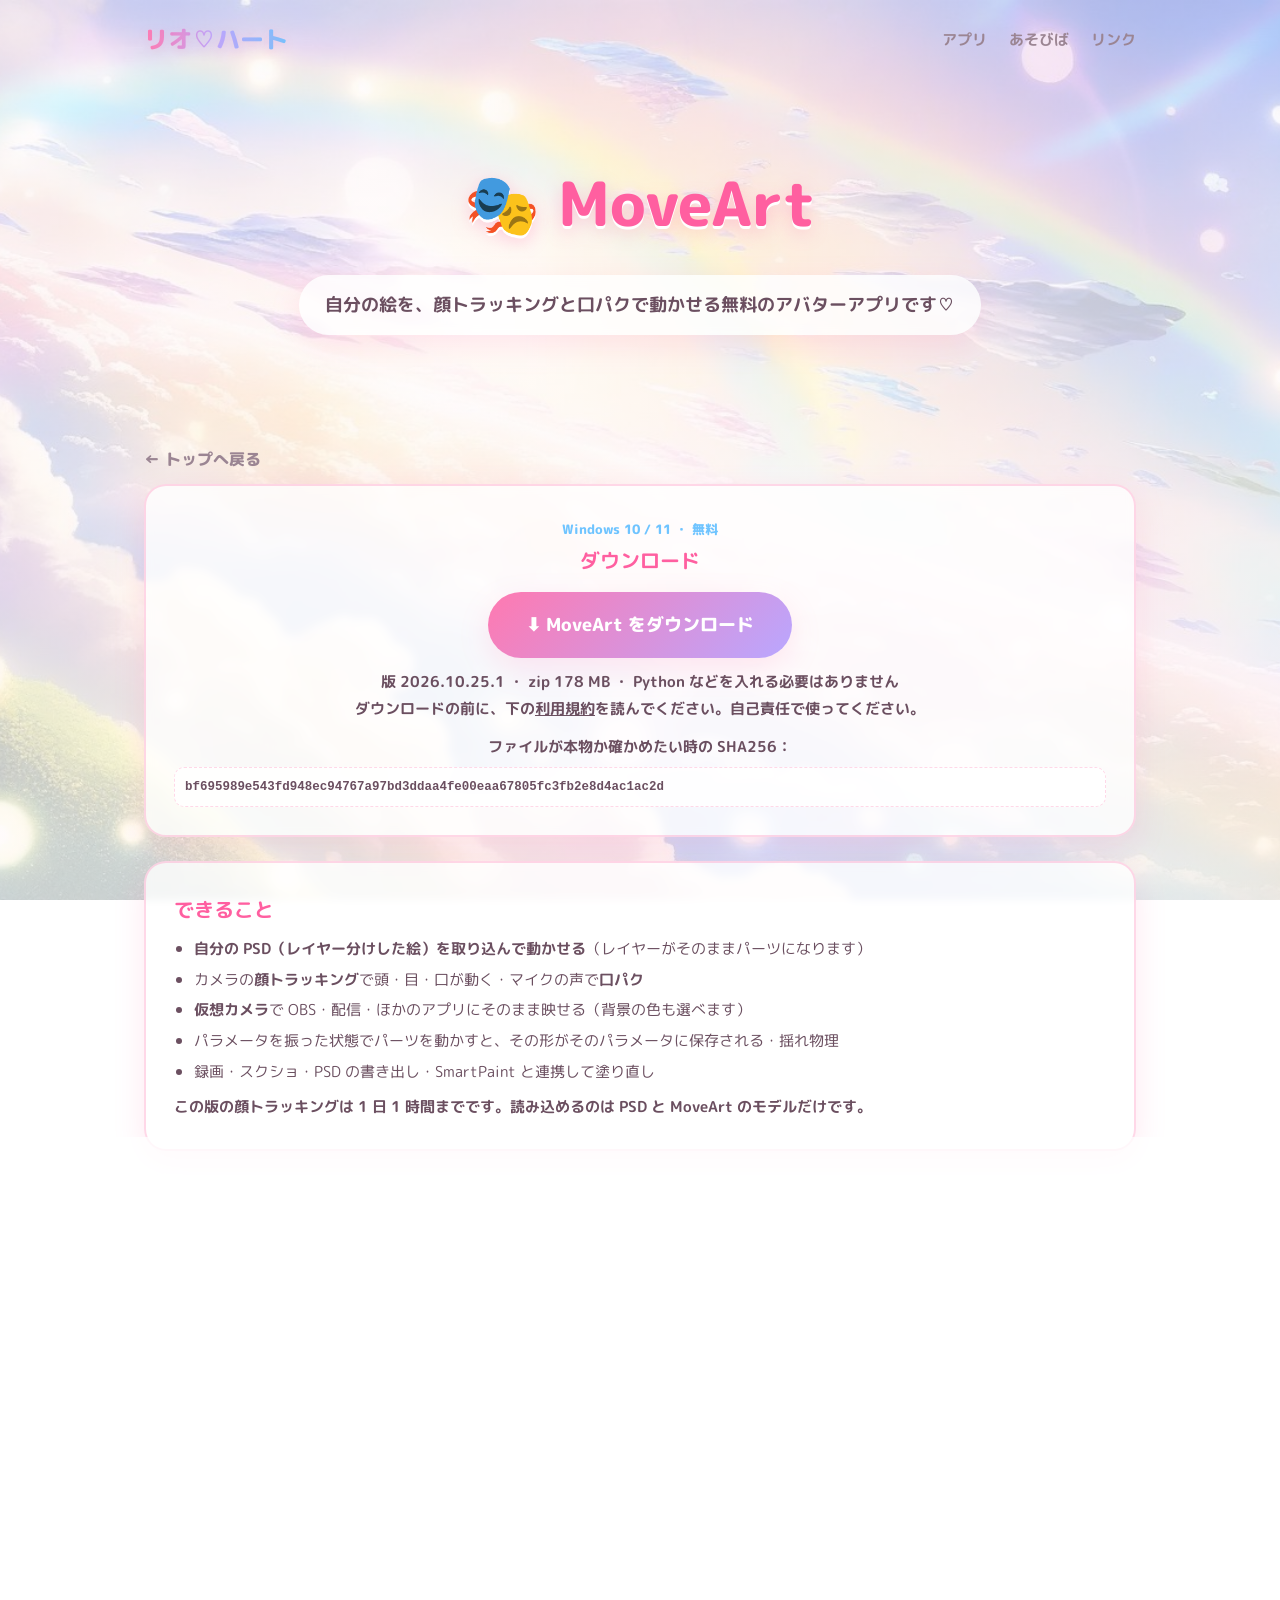
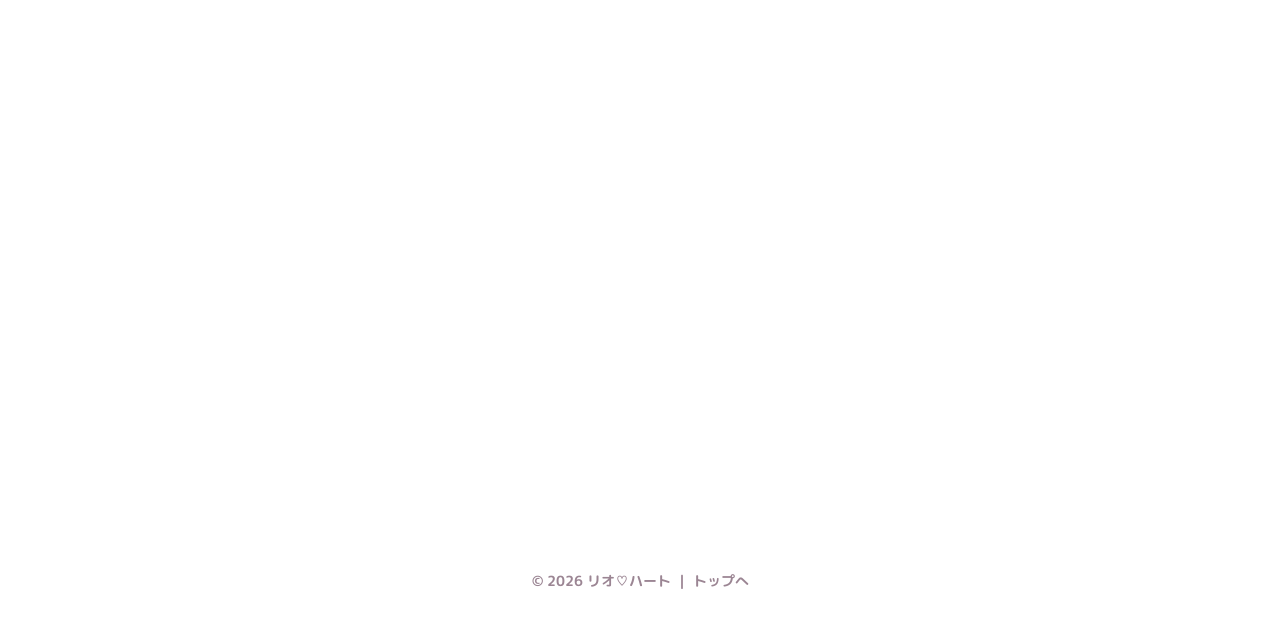
==== apps/moveart/index.html @ 67517bb5 "MoveArt の配布ページとカードを追加・活動内容に AIアプリ開発" ====
<!DOCTYPE html>
<html lang="ja">
<head>
<meta charset="UTF-8">
<meta name="viewport" content="width=device-width, initial-scale=1.0">
<title>MoveArt｜自分の絵を顔トラッキングで動かすアバターアプリ（無料・Windows）</title>
<meta name="description" content="レイヤー分けした自分の絵（PSD）を取り込んで、カメラの顔トラッキングと口パクで動かせる無料の Windows 用アプリ。仮想カメラで OBS や配信にそのまま映せます。">
<link rel="canonical" href="https://rioheartv.github.io/apps/moveart/">
<meta property="og:type" content="website">
<meta property="og:site_name" content="リオハート">
<meta property="og:title" content="MoveArt｜自分の絵を顔トラッキングで動かすアバターアプリ">
<meta property="og:description" content="自分の PSD を取り込んで、顔トラッキングと口パクで動かせる無料の Windows 用アプリ。">
<meta property="og:url" content="https://rioheartv.github.io/apps/moveart/">
<meta property="og:locale" content="ja_JP">
<link rel="preconnect" href="https://fonts.googleapis.com">
<link rel="preconnect" href="https://fonts.gstatic.com" crossorigin>
<link href="https://fonts.googleapis.com/css2?family=M+PLUS+Rounded+1c:wght@400;700;800&display=swap" rel="stylesheet">
<link rel="stylesheet" href="../../style.css">
<link rel="icon" href="data:image/svg+xml,<svg xmlns='http://www.w3.org/2000/svg' viewBox='0 0 100 100'><text y='.9em' font-size='90'>🎭</text></svg>">
<style>
  body::before { background-image: linear-gradient(rgba(255,250,253,.60), rgba(255,250,253,.74)), url('../../assets/bg.jpg'), linear-gradient(165deg, #fff4fb 0%, #eef7ff 55%, #f4ecff 100%); }
  body::after { display: none; }
  .dl-box { text-align: center; }
  .dl-btn { font-size: 1.15rem; padding: 16px 38px; margin: 6px 0 10px; }
  .dl-meta { color: var(--ink-soft); font-size: .9rem; font-weight: 700; }
  .hash { font-family: Consolas, "Courier New", monospace; font-size: .78rem; word-break: break-all;
          background: rgba(255,255,255,.85); border: 1px dashed var(--border); border-radius: 10px; padding: 8px 10px;
          display: block; margin-top: 6px; color: var(--ink); text-align: left; }
  .card ol, .card ul { padding-left: 1.3em; color: var(--ink); font-size: .96rem; }
  .card li { margin: 3px 0; }
  .card code { font-family: Consolas, "Courier New", monospace; font-size: .88em; background: rgba(255,121,176,.1);
               padding: 1px 5px; border-radius: 6px; word-break: break-all; }
  .stack { display: grid; gap: 22px; margin-top: 24px; }
  .back { display: inline-block; margin: 0 0 10px; font-weight: 800; color: var(--ink-soft); }
  .back:hover { color: var(--pink); }
  @media (max-width: 600px) { .card { padding: 20px; } .dl-btn { padding: 14px 24px; font-size: 1.05rem; } }
</style>
</head>
<body>

<header>
  <nav class="nav">
    <a href="../../" class="brand">リオ♡ハート</a>
    <div class="nav-links">
      <a href="../../#apps">アプリ</a>
      <a href="../../#games">あそびば</a>
      <a href="../../#links">リンク</a>
    </div>
  </nav>
  <div class="hero-inner">
    <h1>🎭 MoveArt</h1>
    <p class="lead">自分の絵を、顔トラッキングと口パクで動かせる無料のアバターアプリです♡</p>
  </div>
</header>

<main>
  <section class="section" style="padding-top:0">
    <a class="back" href="../../#apps">← トップへ戻る</a>

    <div class="card dl-box">
      <span class="tag">Windows 10 / 11 ・ 無料</span>
      <h3>ダウンロード</h3>
      <a class="btn btn-primary dl-btn" href="https://github.com/rioheartV/rioheartV.github.io/releases/download/moveart-2026.10.25.1/MoveArt_2026.10.25.1.zip">⬇ MoveArt をダウンロード</a>
      <p class="dl-meta">版 2026.10.25.1 ・ zip 178 MB ・ Python などを入れる必要はありません</p>
      <p class="dl-meta">ダウンロードの前に、下の<a href="#terms" style="text-decoration:underline">利用規約</a>を読んでください。<b>自己責任</b>で使ってください。</p>
      <p class="dl-meta" style="margin-top:10px">ファイルが本物か確かめたい時の SHA256：
        <span class="hash">bf695989e543fd948ec94767a97bd3ddaa4fe00eaa67805fc3fb2e8d4ac1ac2d</span></p>
    </div>

    <div class="stack">
      <div class="card">
        <h3>できること</h3>
        <ul>
          <li><b>自分の PSD（レイヤー分けした絵）を取り込んで動かせる</b>（レイヤーがそのままパーツになります）</li>
          <li>カメラの<b>顔トラッキング</b>で頭・目・口が動く・マイクの声で<b>口パク</b></li>
          <li><b>仮想カメラ</b>で OBS・配信・ほかのアプリにそのまま映せる（背景の色も選べます）</li>
          <li>パラメータを振った状態でパーツを動かすと、その形がそのパラメータに保存される・揺れ物理</li>
          <li>録画・スクショ・PSD の書き出し・SmartPaint と連携して塗り直し</li>
        </ul>
        <p class="dl-meta" style="text-align:left;margin-top:8px">この版の顔トラッキングは 1 日 1 時間までです。読み込めるのは PSD と MoveArt のモデルだけです。</p>
      </div>

      <div class="card">
        <h3>はじめかた</h3>
        <ol>
          <li>ダウンロードした zip を右クリック →「すべて展開」で、デスクトップやドキュメントなど<b>書き込める場所</b>に展開します（zip の中から直接起動しないでください。Program Files の中には置かないでください）。</li>
          <li>展開したフォルダの <code>MoveArt.exe</code> をダブルクリックします。</li>
          <li>最初に利用規約が出ます。読んで同意すると始まります。</li>
          <li>キャラ選択の画面で「＋ キャラを追加…」を押し、自分の PSD を選びます。カードを押すとそのキャラで開きます。</li>
          <li>くわしい使い方は、アプリの「ヘルプ」→「📖 操作ガイド」にあります。</li>
        </ol>
      </div>

      <div class="card">
        <h3>「WindowsによってPCが保護されました」と出た時</h3>
        <p>個人で作った無料のアプリには作者の電子署名が付いていないため、初めて起動する時にこの青い画面が出ます。
          <b>「詳細情報」→「実行」</b>を押すと起動します（2 回目からは出ません）。</p>
        <p style="margin-top:8px">ダウンロードしたファイルが本物か確かめたい時は、PowerShell で次を打ち、上の SHA256 と同じかを見てください。</p>
        <span class="hash">Get-FileHash .\MoveArt_2026.10.25.1.zip -Algorithm SHA256</span>
      </div>

      <div class="card">
        <h3>モデルと設定の置き場所・消し方</h3>
        <ul>
          <li>取り込んだキャラ・モデル：展開したフォルダの <code>out\auto</code>（キャラの一覧は <code>data</code>）</li>
          <li>スクショ・録画：展開したフォルダの <code>screenshots</code>・<code>recordings</code></li>
          <li>設定・利用時間の記録：<code>%LOCALAPPDATA%\MoveArt</code></li>
          <li>新しい版に入れ替える時は、<code>out</code> と <code>data</code> のフォルダを新しいフォルダへ移してください。</li>
          <li>消す時は、展開したフォルダと <code>%LOCALAPPDATA%\MoveArt</code> を消してください。</li>
        </ul>
      </div>

      <div class="card" id="terms">
        <h3>利用規約</h3>
        <p>ダウンロード・使用の前に読んでください。ダウンロードまたは使った時点で、この規約に同意したものとします。同意できない場合は、使わずに削除してください。</p><h4>1. 自己責任で使ってください</h4><p>本アプリ(MoveArt)は、利用者ご自身の判断と責任で使ってください。</p><h4>2. 無料で使えます</h4><p>個人でも仕事でも使えます。本アプリで動かした映像や作ったモデルは、収益化した配信・動画にも使えます。</p><h4>3. 取り込む絵・作った映像について</h4><ul><li>取り込めるのは、自分で作った絵・モデルか、権利者から使ってよいと許可を得たものだけです</li><li>絵・モデルや、それで作った映像の権利は、もとの権利者・制作者のものです。作者がその権利を主張することはありません</li><li>取り込んだ絵や作った映像の内容(他人の著作権・肖像権などを侵していないか等)と、その公開・利用から生じる問題の責任は、すべて利用者にあります。作者は一切関与しません</li></ul><h4>4. 禁止すること</h4><ul><li>アプリそのもの(exe・zip・中のファイル)をほかの場所で配布すること(紹介する時は配布ページのリンクを案内してください)</li><li>アプリそのものを販売・貸し出しすること</li><li>改変や解析をして配布すること、利用時間の制限などの仕組みを外す・ごまかすこと</li><li>他人の絵・キャラクター・モデルを、権利者の許可なく取り込む・動かす・公開すること</li><li>実在の人物になりすます・誤解させる・名誉や信用を傷つける目的で使うこと</li><li>未成年者を性的に扱う内容や、差別・暴力・嫌がらせを助ける内容を作る・配信すること</li><li>作者が作った・公認したかのように見せること(作者の名前・ロゴを無断で使うことを含む)</li><li>法律や公序良俗に反する使い方</li></ul><h4>5. 顔トラッキングの利用時間</h4><p>この版の顔トラッキングは 1 日 1 時間までです(端末の日付で翌日にまた使えます)。制限の内容は、新しい版で変わることがあります。</p><h4>6. カメラ・マイクと送る情報について</h4><ul><li>カメラの映像とマイクの音は、顔トラッキングと口パクのために、この PC の中だけで使います。作者や外のサーバーへは送りません</li><li>映像や音が保存されるのは、利用者が録画やスクショをした時だけです(録画の「カメラも」を入れた時だけ、カメラの映像も保存されます)</li><li>アプリがインターネットにつなぐのは、利用者が「開発者支援」のリンクを押してブラウザが開く時だけです。SmartPaint 連携などのやり取りは、同じ PC の中だけで行います</li></ul><h4>7. 保証はありません・責任の範囲</h4><p>アプリは現状のまま提供します。動作・正確さ・安全性・特定の目的に合うことは保証しません。作者の故意または重大な過失による場合を除き、使ったこと、または使えなかったことで起きた損害(モデルや作業内容が消えた・配信が止まった・PC やカメラの不具合など)について、作者は責任を負いません。大事なモデルはこまめに保存し、別の場所にも控えを取ってください。</p><h4>8. サポートについて</h4><p>作者には、問い合わせへの対応・不具合の修正・更新・配布を続ける義務はありません。予告なく配布を止めたり、内容を変えたりすることがあります。</p><h4>9. オープンソースの部品</h4><p>アプリに入っているオープンソースの部品(PySide6 など)には、それぞれのライセンスが適用されます(一覧と本文は同梱の「サードパーティのライセンス.txt」)。この規約は、それらのライセンスで認められた権利を制限しません。</p><h4>10. 規約の変更</h4><p>この規約は予告なく変わることがあります。新しい版の規約は、新しい版のアプリと配布ページに載せます。規約を変えた版では、アプリの中で改めて同意をお願いします。</p><h4>11. 準拠法</h4><p>この規約は日本の法律に従って解釈します。</p>
        <p class="dl-meta" style="text-align:left;margin-top:8px">版 2026.10.25.1</p>
        <p class="dl-meta" style="text-align:left;margin-top:8px">アプリの中の「ヘルプ」→「📜 利用規約・禁止事項」と、zip の中の <code>利用規約.txt</code> も同じ内容です。</p>
      </div>

      <div class="card">
        <h3>気をつけること</h3>
        <ul>
          <li>取り込めるのは、自分で作った絵か、使ってよいと許可を得た絵だけです。</li>
          <li>大事なモデルはこまめに 💾保存し、別の場所にも控えを取ってください。</li>
          <li>使っている部品の一覧とライセンスは、zip の中の <code>サードパーティのライセンス.txt</code> にあります。</li>
        </ul>
      </div>
    </div>
  </section>
</main>

<footer class="footer">
  <p>© <span id="year"></span> リオ♡ハート ｜ <a href="../../">トップへ</a></p>
</footer>
<script>document.getElementById('year').textContent = new Date().getFullYear();</script>
</body>
</html>
---- style.css ----
:root {
  --pink: #ff79b0;
  --pink-soft: #ffd9ec;
  --blue: #6fc4ff;
  --blue-soft: #d8eeff;
  --lav: #b9a7ff;
  --cream: #fff8fc;
  --ink: #6b4f60;
  --ink-soft: #9b8593;
  --card: rgba(255, 255, 255, .78);
  --border: rgba(255, 145, 190, .35);
  --radius: 22px;
  --shadow: 0 10px 30px rgba(255, 130, 180, .18);
}

* { box-sizing: border-box; margin: 0; padding: 0; }
html { scroll-behavior: smooth; }

body {
  font-family: "M PLUS Rounded 1c", "Hiragino Maru Gothic ProN", "Kosugi Maru", "Yu Gothic UI", "Noto Sans JP", sans-serif;
  color: var(--ink);
  line-height: 1.8;
  min-height: 100vh;
  position: relative;
  overflow-x: hidden;
}

/* ===== 背景（2人のキャラ＋パステル） ===== */
body::before {
  content: ""; position: fixed; inset: 0; z-index: -3;
  background:
    linear-gradient(rgba(255,250,253,.60), rgba(255,250,253,.74)),
    url('assets/bg.jpg') center top / cover no-repeat,
    linear-gradient(165deg, #fff4fb 0%, #eef7ff 55%, #f4ecff 100%);
}
/* 左右にキャラを薄く配置（画像が無くてもグラデのみで成立） */
body::after {
  content: ""; position: fixed; inset: 0; z-index: -2; pointer-events: none;
  background:
    url('assets/rioheart.png') left 2% bottom -2% / auto 82vh no-repeat,
    url('assets/riochan.png') right 2% bottom -2% / auto 82vh no-repeat;
  opacity: .14;
  filter: blur(1.2px) saturate(1.1);
}

/* ふわふわ浮かぶハート */
.hearts { position: fixed; inset: 0; z-index: -1; pointer-events: none; overflow: hidden; }
.hearts span {
  position: absolute; bottom: -40px; font-size: 22px; color: var(--pink);
  opacity: .35; animation: floatUp linear infinite;
}
@keyframes floatUp {
  0% { transform: translateY(0) rotate(0deg); opacity: 0; }
  10% { opacity: .5; }
  100% { transform: translateY(-110vh) rotate(40deg); opacity: 0; }
}

a { color: inherit; text-decoration: none; }

/* ===== Nav / Hero ===== */
.nav {
  max-width: 1040px; margin: 0 auto;
  padding: 18px 24px; display: flex; align-items: center; justify-content: space-between;
  flex-wrap: wrap; gap: 10px;
}
.brand {
  font-weight: 800; font-size: 1.5rem;
  background: linear-gradient(90deg, var(--pink), var(--lav), var(--blue));
  -webkit-background-clip: text; background-clip: text; color: transparent;
  text-shadow: 0 2px 8px rgba(255, 150, 200, .25);
}
.nav-links a {
  margin-left: 18px; color: var(--ink-soft); font-size: .95rem; font-weight: 700; transition: color .2s;
  display: inline-block; white-space: nowrap;   /* 語の途中で折り返さない(項目が 5 つになった 2026-10-17) */
}
.nav-links a:hover { color: var(--pink); }

.hero-inner {
  max-width: 1040px; margin: 0 auto; padding: 70px 24px 80px; text-align: center;
}
.hero-inner h1 {
  font-size: clamp(2.2rem, 6vw, 3.8rem); font-weight: 800; margin-bottom: 16px;
  color: #ff5fa0; text-shadow: 0 3px 0 #fff, 0 6px 18px rgba(255, 120, 175, .35);
}
.lead {
  color: var(--ink); font-size: 1.12rem; margin-bottom: 30px; font-weight: 600;
  background: var(--card); display: inline-block; padding: 14px 26px; border-radius: 999px;
  box-shadow: var(--shadow); backdrop-filter: blur(4px);
}
.hero-cta { display: flex; gap: 14px; justify-content: center; flex-wrap: wrap; }

.btn {
  display: inline-block; padding: 13px 30px; border-radius: 999px;
  border: 2px solid var(--border); background: var(--card); color: var(--ink);
  font-weight: 800; box-shadow: var(--shadow); transition: transform .15s, box-shadow .2s;
}
.btn:hover { transform: translateY(-3px) scale(1.03); }
.btn-primary {
  background: linear-gradient(135deg, var(--pink), var(--lav)); color: #fff; border: none;
}

/* ===== Sections ===== */
.section { max-width: 1040px; margin: 0 auto; padding: 56px 24px; }
.section h2 {
  font-size: 1.9rem; margin-bottom: 6px; color: var(--pink); text-align: center;
}
.section h2 .deco { color: var(--blue); }
.section-sub { color: var(--ink-soft); margin-bottom: 26px; text-align: center; font-weight: 600; }

/* ===== Cards ===== */
.cards {
  display: grid; grid-template-columns: repeat(auto-fit, minmax(250px, 1fr));
  gap: 22px; margin-top: 24px;
}
.card {
  background: var(--card); border: 2px solid var(--border); border-radius: var(--radius);
  padding: 28px; box-shadow: var(--shadow); backdrop-filter: blur(4px);
  transition: transform .15s, box-shadow .2s;
}
.card:hover { transform: translateY(-5px); box-shadow: 0 16px 36px rgba(255, 130, 180, .28); }
.card h3 { margin-bottom: 8px; font-size: 1.25rem; color: #ff5fa0; }
.card p { color: var(--ink); font-size: .96rem; }
.card-icon { font-size: 2.4rem; margin-bottom: 10px; }
.card .tag { font-size: .82rem; color: var(--blue); font-weight: 800; }
.archive-btn {
  display: inline-block; margin-top: 14px; padding: 10px 20px; border-radius: 999px;
  background: linear-gradient(135deg, #ff6a6a, #ff79b0); color: #fff; font-weight: 800; font-size: .92rem;
  box-shadow: 0 8px 20px rgba(255, 110, 150, .3); transition: transform .15s, box-shadow .2s;
}
.archive-btn:hover { transform: translateY(-2px) scale(1.03); box-shadow: 0 12px 26px rgba(255, 110, 150, .4); }

/* ===== キャラ紹介 ===== */
.chars { display: grid; grid-template-columns: repeat(auto-fit, minmax(280px, 1fr)); gap: 26px; margin-top: 24px; }
.char {
  background: var(--card); border: 2px solid var(--border); border-radius: var(--radius);
  padding: 22px; text-align: center; box-shadow: var(--shadow); backdrop-filter: blur(4px);
  transition: transform .2s;
}
.char:hover { transform: translateY(-6px) rotate(-.5deg); }
.char-imgwrap {
  height: 440px; border-radius: 18px; margin-bottom: 16px; overflow: hidden;
  display: flex; align-items: stretch; justify-content: center;
}
.char-rio { background: linear-gradient(160deg, #d8eeff, #eafaff); }
.char-chan { background: linear-gradient(160deg, #ffe7f3, #fff0f8); }
.char-img { width: 100%; height: 100%; object-fit: cover; object-position: center top; }
.char-noimg { color: var(--ink-soft); font-size: .85rem; padding: 20px; align-self: center; }
.char-badge {
  display: inline-block; font-size: .78rem; font-weight: 800; color: #fff;
  padding: 4px 14px; border-radius: 999px; margin-bottom: 8px;
}
.badge-vt { background: linear-gradient(135deg, #6fc4ff, #4aa3ff); }
.badge-ai { background: linear-gradient(135deg, #ff9ec7, #ff79b0); }
.char h3 { font-size: 1.5rem; color: #ff5fa0; margin-bottom: 8px; }
.char h3 .name-tbd { display: block; font-size: .85rem; font-weight: 700; color: #b07a92; margin-top: 2px; }
.char p { color: var(--ink); font-size: .95rem; text-align: left; }

/* ===== ゲーム ===== */
.game-card { position: relative; display: block; text-align: left; }
.card-thumb {
  font-size: 2.8rem; height: 110px; display: flex; align-items: center; justify-content: center;
  background: linear-gradient(135deg, var(--blue-soft), var(--pink-soft));
  border-radius: 14px; margin-bottom: 16px;
}
.play-badge {
  display: inline-block; margin-top: 12px; font-size: .9rem; font-weight: 800; color: #fff;
  background: linear-gradient(135deg, var(--pink), var(--lav)); padding: 6px 16px; border-radius: 999px;
}

/* ===== Links ===== */
.links { display: grid; grid-template-columns: repeat(auto-fit, minmax(210px, 1fr)); gap: 14px; }
.link-item {
  display: flex; align-items: center; gap: 12px; padding: 16px 20px;
  background: var(--card); border: 2px solid var(--border); border-radius: var(--radius);
  font-weight: 800; box-shadow: var(--shadow); transition: transform .15s, box-shadow .2s;
}
.link-item:hover { transform: translateY(-3px) scale(1.02); }
.link-disabled { color: var(--ink-soft); cursor: not-allowed; opacity: .55; }
.link-disabled:hover { transform: none; }
.link-icon { font-size: 1.3rem; width: 28px; text-align: center; color: var(--pink); }

/* ===== Footer ===== */
.footer { text-align: center; padding: 40px 24px; color: var(--ink-soft); font-size: .9rem; font-weight: 700; }

@media (max-width: 600px) {
  .char-imgwrap { height: 400px; }
  body::after { opacity: .08; }
}
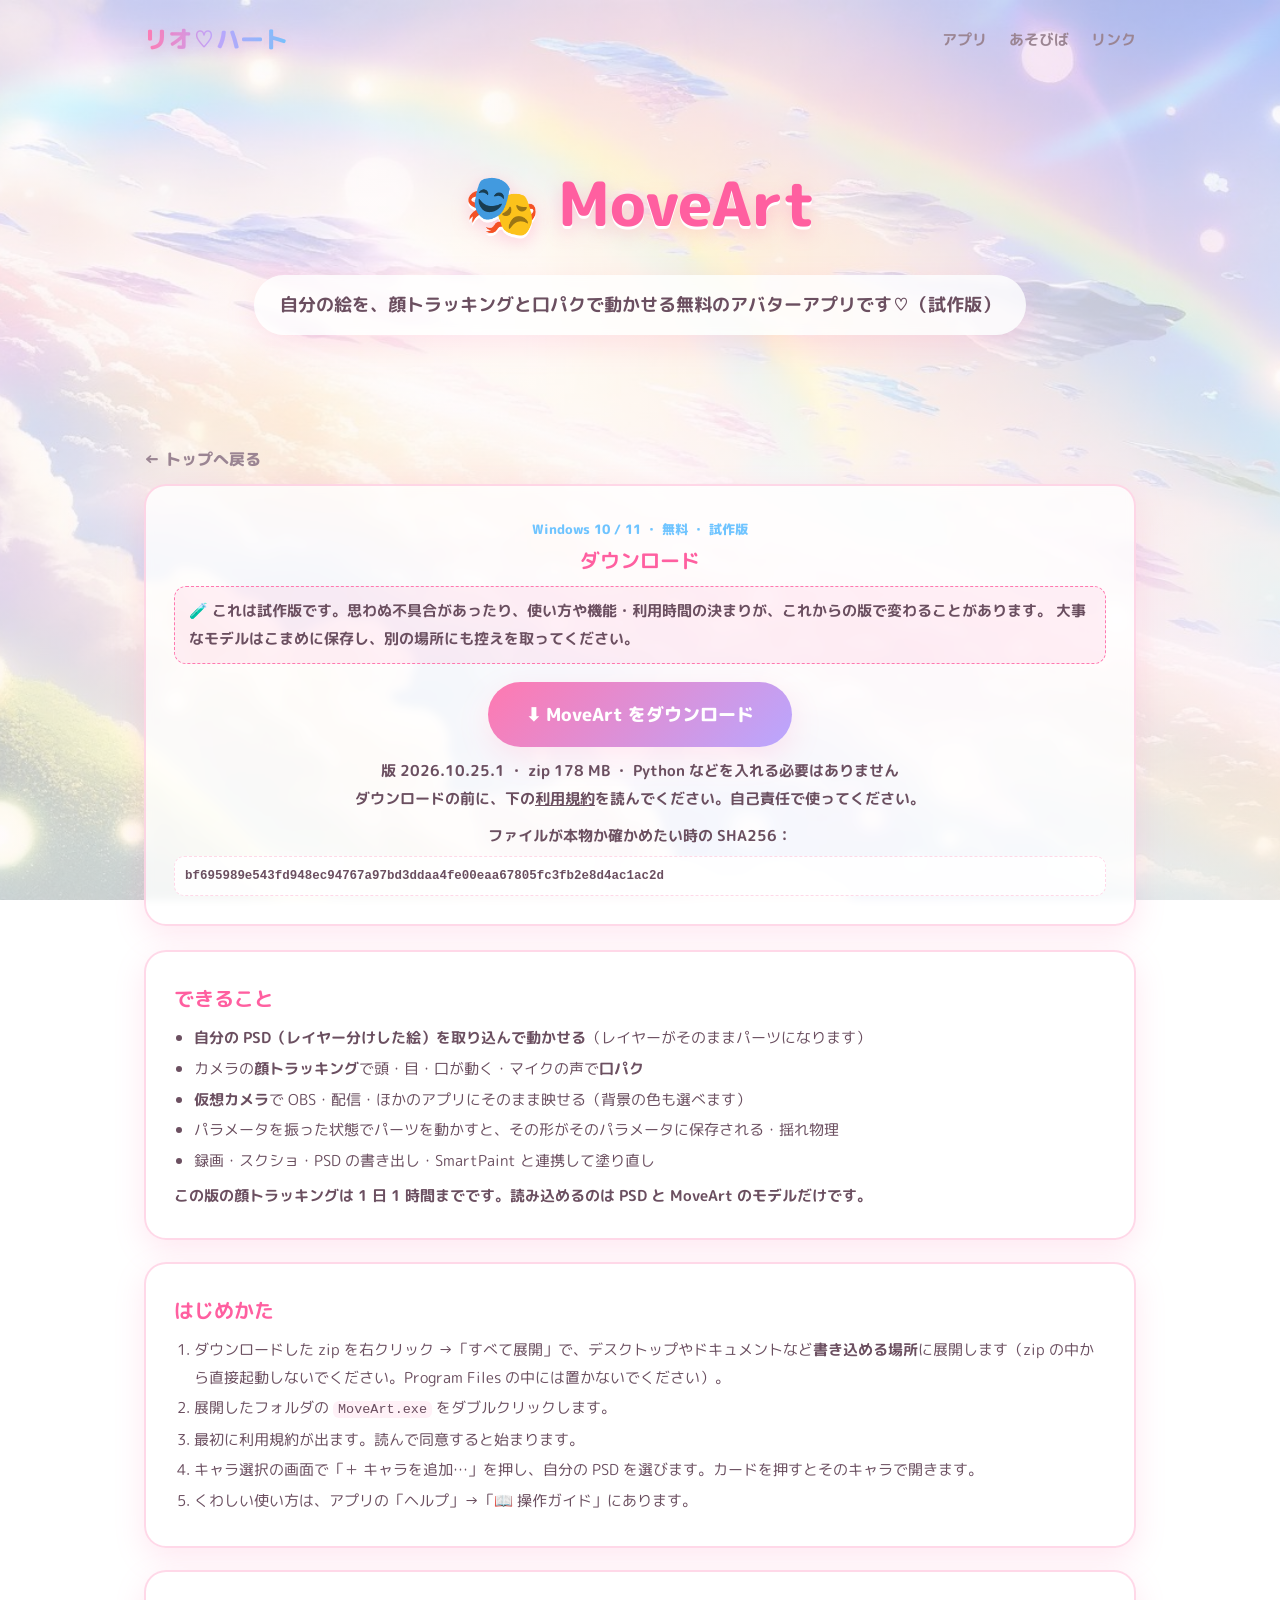
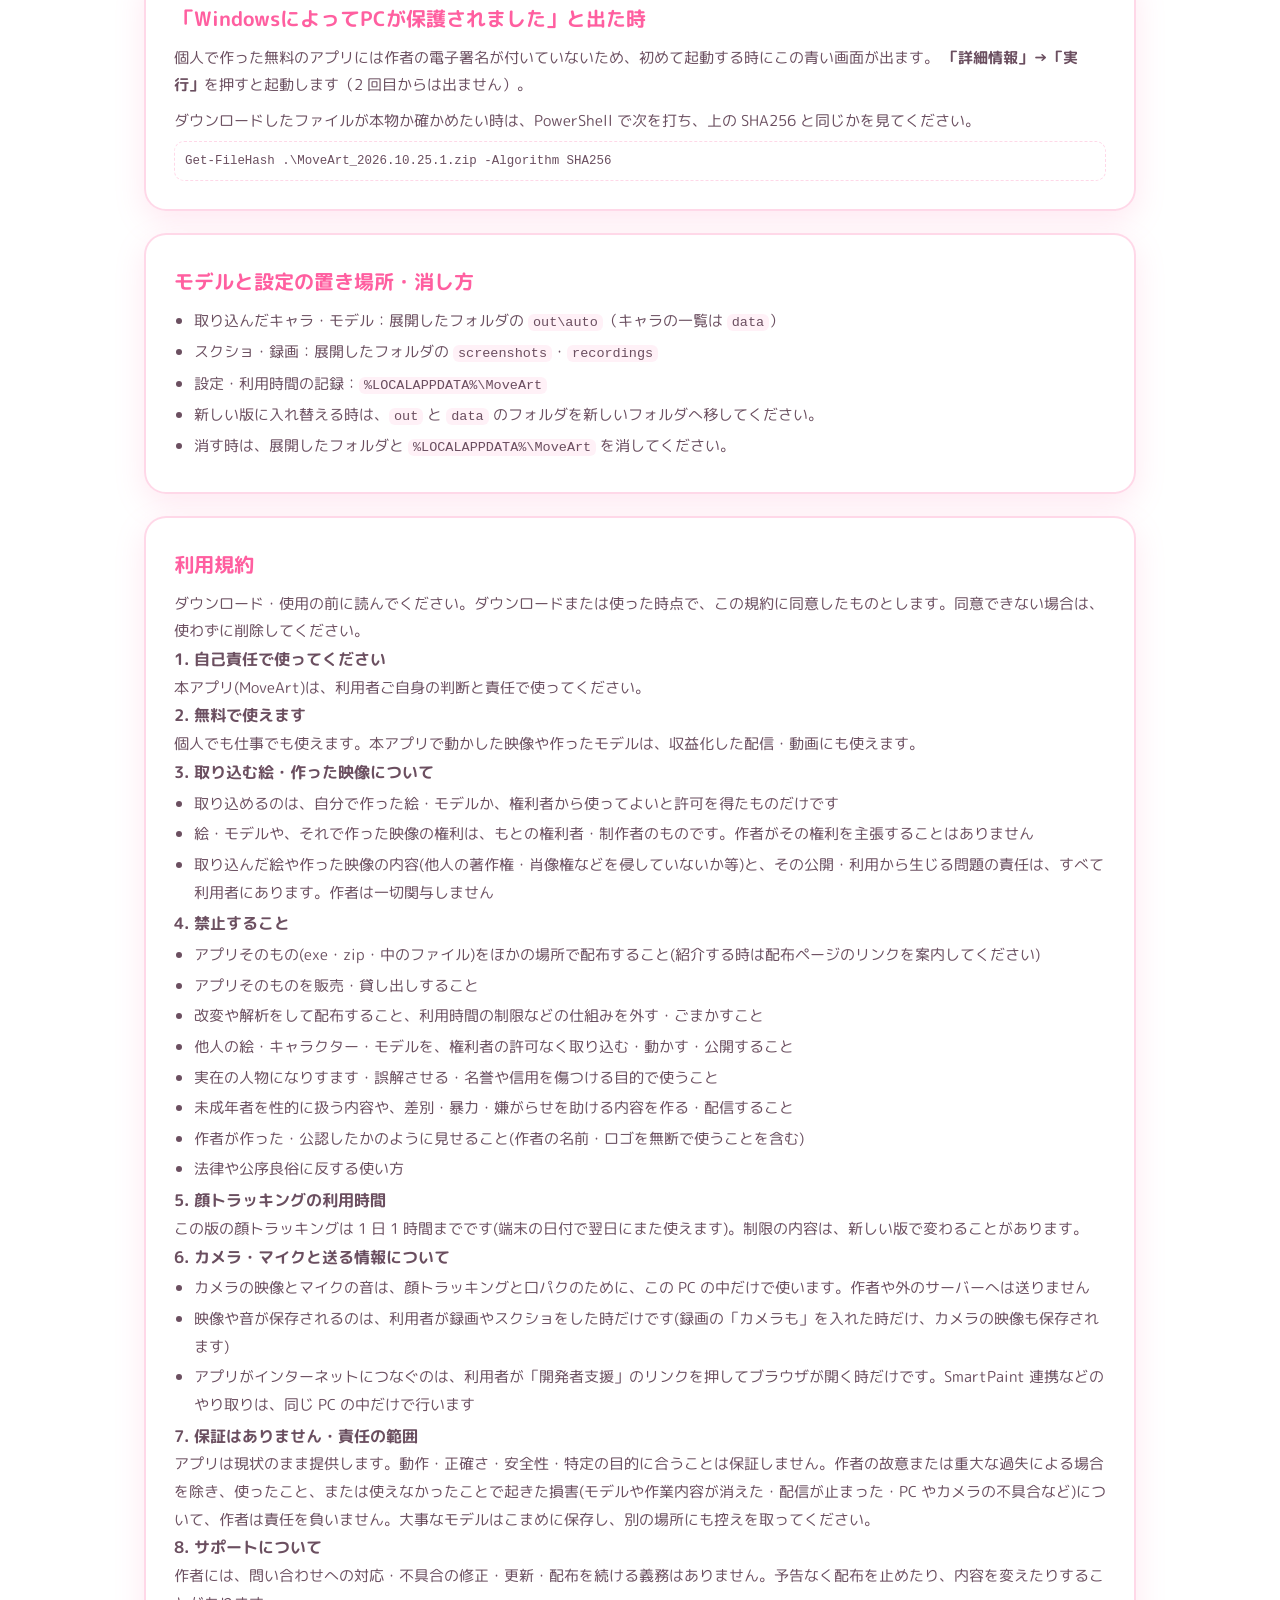
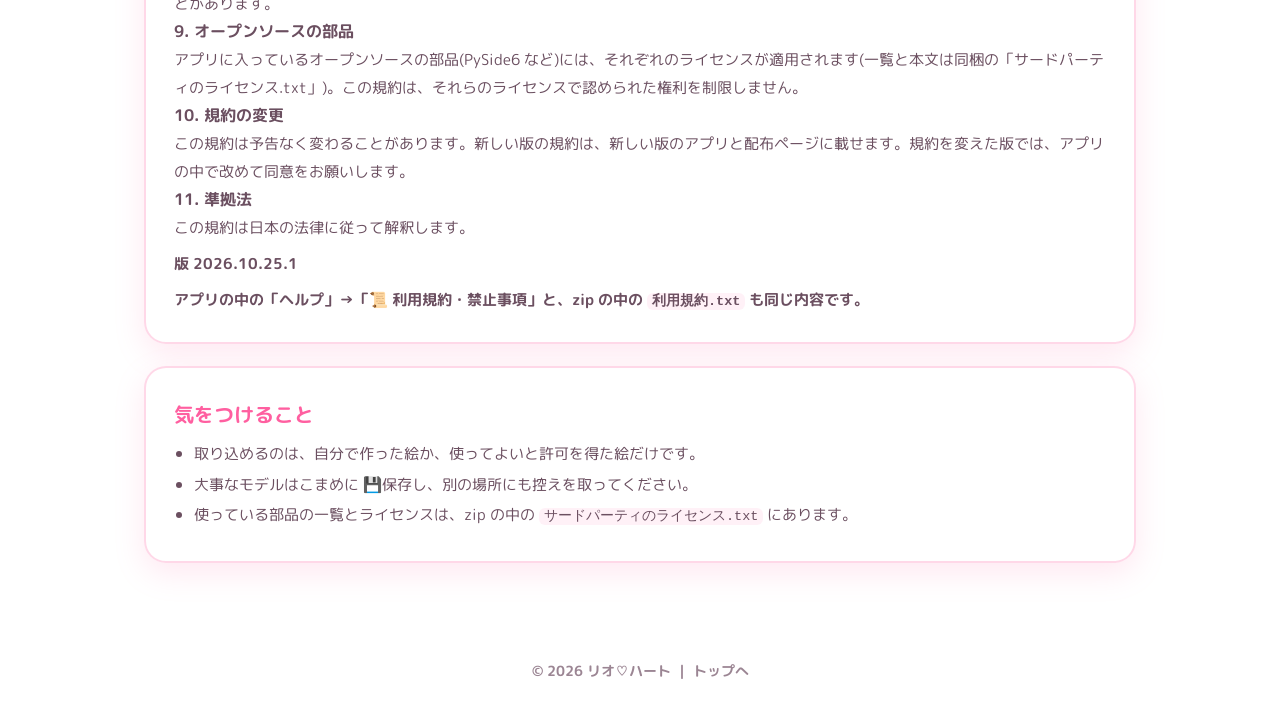
==== commit e0cf453a: "MoveArt が試作版であることを配布ページとカードに明記" ====
--- a/apps/moveart/index.html
+++ b/apps/moveart/index.html
@@ -49,7 +49,7 @@
   </nav>
   <div class="hero-inner">
     <h1>🎭 MoveArt</h1>
-    <p class="lead">自分の絵を、顔トラッキングと口パクで動かせる無料のアバターアプリです♡</p>
+    <p class="lead">自分の絵を、顔トラッキングと口パクで動かせる無料のアバターアプリです♡（試作版）</p>
   </div>
 </header>
 
@@ -58,8 +58,11 @@
     <a class="back" href="../../#apps">← トップへ戻る</a>
 
     <div class="card dl-box">
-      <span class="tag">Windows 10 / 11 ・ 無料</span>
+      <span class="tag">Windows 10 / 11 ・ 無料 ・ 試作版</span>
       <h3>ダウンロード</h3>
+      <p class="dl-meta" style="background:rgba(255,121,176,.10);border:1px dashed var(--pink);border-radius:12px;padding:10px 14px;margin:4px 0 12px;text-align:left">
+        🧪 <b>これは試作版です。</b>思わぬ不具合があったり、使い方や機能・利用時間の決まりが、これからの版で変わることがあります。
+        大事なモデルはこまめに保存し、別の場所にも控えを取ってください。</p>
       <a class="btn btn-primary dl-btn" href="https://github.com/rioheartV/rioheartV.github.io/releases/download/moveart-2026.10.25.1/MoveArt_2026.10.25.1.zip">⬇ MoveArt をダウンロード</a>
       <p class="dl-meta">版 2026.10.25.1 ・ zip 178 MB ・ Python などを入れる必要はありません</p>
       <p class="dl-meta">ダウンロードの前に、下の<a href="#terms" style="text-decoration:underline">利用規約</a>を読んでください。<b>自己責任</b>で使ってください。</p>
